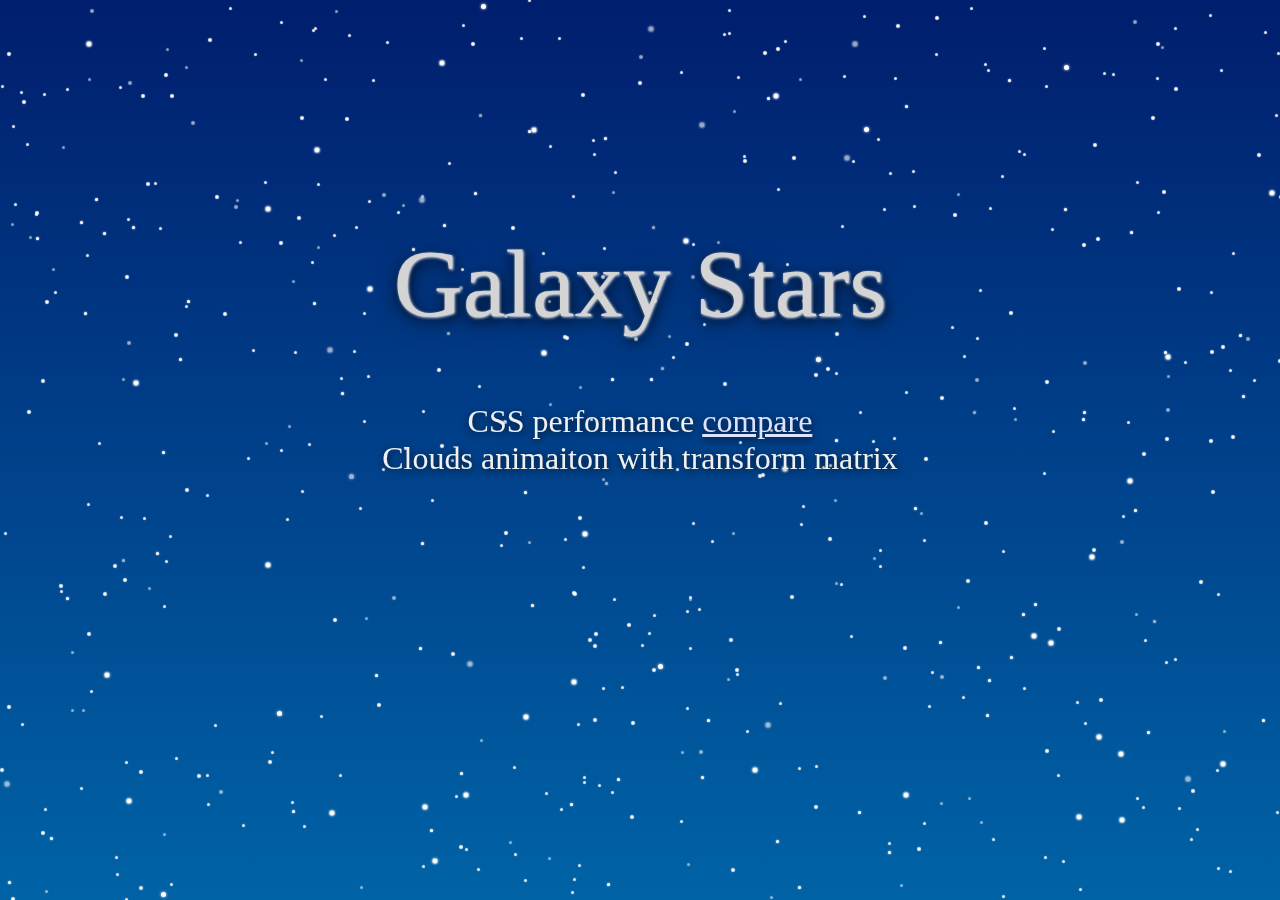
==== galaxy_stars_a1.html @ 16dae549 "start working" ====
<!DOCTYPE html>
<html>
<head>
	<meta charset="utf-8">
	<title>Galaxy Stars A1</title>
	<script src="https://ajax.googleapis.com/ajax/libs/jquery/3.2.1/jquery.min.js"></script>
	<script src="js/GalaxyStars.js"></script>
	<link rel="stylesheet" type="text/css" href="css/galaxy_stars_a1.css">
</head>
<body>
	<div class="galaxy-stars">
		<div class="galaxy"></div>
		<div class="clouds"></div>
	</div>

	<div class="main">
		<h1>Galaxy Stars</h1>
		<p>CSS performance <a href="./galaxy_stars_a0.html">compare</a><br>
			Clouds animaiton with transform matrix</p>
	</div>
</body>
</html>
---- css/galaxy_stars_a1.css ----
/* ************ */
/* 星空背景效果 */
/* *********** */

@-webkit-keyframes twinkle_one {
    0% {opacity: 1;}
	30% {opacity: .1;}
	70% {opacity: .5;}
	100% {opacity: 1;}
}

@-moz-keyframes twinkle_one {
    0% {opacity: 1;}
	30% {opacity: .1;}
	70% {opacity: .5;}
	100% {opacity: 1;}
}

@-o-keyframes twinkle_one {
    0% {opacity: 1;}
	30% {opacity: .1;}
	70% {opacity: .5;}
	100% {opacity: 1;}
}

@keyframes twinkle_one {
    0% {opacity: 1;}
	30% {opacity: .1;}
	70% {opacity: .5;}
	100% {opacity: 1;}
}

@-webkit-keyframes twinkle_two {
    0% {opacity: 1;}
	25% {opacity: .4;}
	80% {opacity: 0;}
	100% {opacity: 1;}
}

@-moz-keyframes twinkle_two {
    0% {opacity: 1;}
	25% {opacity: .4;}
	80% {opacity: 0;}
	100% {opacity: 1;}
}

@-o-keyframes twinkle_two {
    0% {opacity: 1;}
	25% {opacity: .4;}
	80% {opacity: 0;}
	100% {opacity: 1;}
}

@keyframes twinkle_two {
    0% {opacity: 1;}
	25% {opacity: .4;}
	80% {opacity: 0;}
	100% {opacity: 1;}
}

@-webkit-keyframes twinkle_three {
    0% {opacity: 1;}
	30% {opacity: 0;}
	40% {opacity: 0;}
	100% {opacity: 1;}
}

@-moz-keyframes twinkle_three {
    0% {opacity: 1;}
	30% {opacity: 0;}
	40% {opacity: 0;}
	100% {opacity: 1;}
}

@-o-keyframes twinkle_three {
    0% {opacity: 1;}
	30% {opacity: 0;}
	40% {opacity: 0;}
	100% {opacity: 1;}
}

@keyframes twinkle_three {
	0% {opacity: 1;}
	30% {opacity: 0;}
	40% {opacity: 0;}
	100% {opacity: 1;}
}

@keyframes move-clouds-back {
    from { transform: matrix(4, 0, 0, 4, -990, 384) }
    to { transform: matrix(4, 0, 0, 4, 1650, 384) }
}
@-webkit-keyframes move-clouds-back {
    from { -webkit-transform: matrix(4, 0, 0, 4, -990, 384) }
    to { -webkit-transform: matrix(4, 0, 0, 4, 1650, 384) }
}
@-moz-keyframes move-clouds-back {
    from { -moz-transform: matrix(4, 0, 0, 4, -990, 384) }
    to { -moz-transform: matrix(4, 0, 0, 4, 1650, 384) }
}

.galaxy-stars {
    position: fixed;
    top: 0;
    left: 0;
    right: 0;
    bottom: 0;
    width: 100%;
    height: 100%;
    min-width: inherit;
    overflow: hidden;
    z-index: -3;
}

.galaxy {
    position:absolute;
    width: 100%;
    height: 100%;
    background: #001e6e; /* For browsers that do not support gradients */
    background: -webkit-linear-gradient(#001e6e, #0063a6); /* For Safari 5.1 to 6.0 */
    background: -o-linear-gradient(#001e6e, #0063a6); /* For Opera 11.1 to 12.0 */
    background: -moz-linear-gradient(#001e6e, #0063a6); /* For Firefox 3.6 to 15 */
    background: linear-gradient(#001e6e, #0063a6); /* Standard syntax */
}

.clouds {
    width: 1320px;
    height: 256px;
    background: url(../img/clouds.png) repeat;
    background-size: 660px 256px;

    -moz-animation: move-clouds-back 66s linear infinite;
    -o-animation: move-clouds-back 66s linear infinite;
    -webkit-animation: move-clouds-back 66s linear infinite;
    animation: move-clouds-back 66s linear infinite;
}

.galaxy .star {
	position: absolute;
	background-color: white;
}

.galaxy .star-m0 {
    width: 1px;
	height: 1px;
	border-radius: 1px;
	box-shadow: 0 0 1px 1px white;
}
.galaxy .star-m1 {
	width: 2px;
	height: 2px;
	border-radius: 2px;
	box-shadow: 0 0 1px 1px white;
}
.galaxy .star-m2 {
	width: 3px;
	height: 3px;
	border-radius: 3px;
    box-shadow: 0 0 2px 0px white;
}
.galaxy .star-m3 {
	width: 4px;
	height: 4px;
	border-radius: 5px;
	box-shadow: 0 0 2px 1px white;
}
.galaxy .star-m4 {
	width: 5px;
	height: 5px;
	border-radius: 5px;
	box-shadow: 0 0 3px 0px white;
}

.galaxy .twinkle0 {
    opacity: 0.6;
}
.galaxy .twinkle1 {
    -webkit-animation: twinkle_one 3.3s infinite;
	-moz-animation: twinkle_one 3.3s infinite;
	-o-animation: twinkle_one 3.3s infinite;
	animation: twinkle_one 3.3s infinite;
}
.galaxy .twinkle2 {
    -webkit-animation: twinkle_two 17s infinite;
	-moz-animation: twinkle_two 17s infinite;
	-o-animation: twinkle_two 17s infinite;
	animation: twinkle_two 17s infinite;
}
.galaxy .twinkle3 {
    -webkit-animation: twinkle_three 11s infinite;
	-moz-animation: twinkle_three 11s infinite;
	-o-animation: twinkle_three 11s infinite;
	animation: twinkle_three 11s infinite;
}
.galaxy .twinkle4 {
    -webkit-animation: twinkle_two 7s infinite;
	-moz-animation: twinkle_two 7s infinite;
	-o-animation: twinkle_two 7s infinite;
	animation: twinkle_two 7s infinite;
}

/*******/

body {
    font-family: 'Helvetica Neue';
}

.main {
    margin: 18% auto;
    text-align: center;
}
.main h1 {
    font-size: 6rem;
    font-weight: 100;
    color: #d4d4d4;
    text-shadow: 1px 1px 3px white, 2px 4px 12px rgba(0, 0, 0, .7), 0px 6px 24px rgba(0, 0, 0, .5);
}
.main p {
    font-size: 2rem;
    font-weight: 200;
    color: #f0f0f0;
    text-shadow: 1px 2px 8px rgba(0, 0, 0, .75);
}
.main a {
    color: #dce2ff;
}
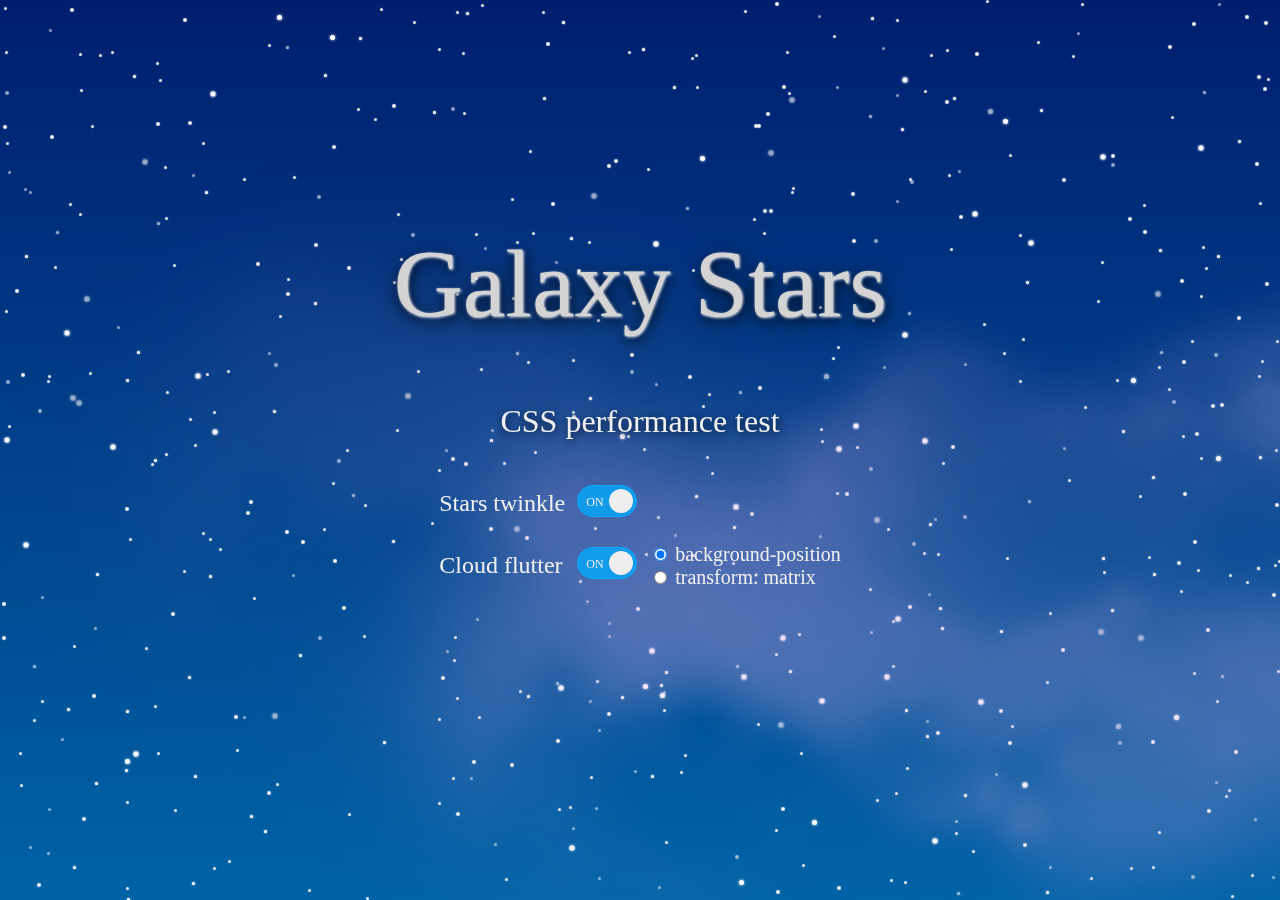
==== commit b34976ab: "finish the first type test" ====
--- a/galaxy_stars_a1.html
+++ b/galaxy_stars_a1.html
@@ -15,8 +15,37 @@
 
 	<div class="main">
 		<h1>Galaxy Stars</h1>
-		<p>CSS performance <a href="./galaxy_stars_a0.html">compare</a><br>
-			Clouds animaiton with transform matrix</p>
+		<p>CSS performance test</p>
+
+        <table>
+            <tr>
+                <td>
+                    <span>Stars twinkle</span>
+                </td>
+                <td>
+                    <label class="switch">
+                        <input type="checkbox" checked>
+                        <div id="twinkleSwitch" class="slider"></div>
+                    </label>
+                </td>
+            </tr>
+            <tr>
+                <td>
+                    <span>Cloud flutter</span>
+                </td>
+                <td>
+                    <label class="switch">
+                        <input type="checkbox" checked>
+                        <div id="flutterSwitch" class="slider"></div>
+                    </label>
+                </td>
+				<td>
+					<input type="radio" name="animation" value="bg-pos" checked> background-position<br>
+  					<input type="radio" name="animation" value="trans-matrix"> transform: matrix
+                </td>
+            </tr>
+        </table>
+
 	</div>
 </body>
 </html>
--- a/css/galaxy_stars_a1.css
+++ b/css/galaxy_stars_a1.css
@@ -86,17 +86,30 @@
 	100% {opacity: 1;}
 }
 
-@keyframes move-clouds-back {
-    from { transform: matrix(4, 0, 0, 4, -990, 384) }
-    to { transform: matrix(4, 0, 0, 4, 1650, 384) }
-}
-@-webkit-keyframes move-clouds-back {
-    from { -webkit-transform: matrix(4, 0, 0, 4, -990, 384) }
-    to { -webkit-transform: matrix(4, 0, 0, 4, 1650, 384) }
-}
-@-moz-keyframes move-clouds-back {
-    from { -moz-transform: matrix(4, 0, 0, 4, -990, 384) }
-    to { -moz-transform: matrix(4, 0, 0, 4, 1650, 384) }
+@keyframes clouds-fluttering-matrix {
+    from { transform: matrix(4, 0, 0, 4, -660, 384) }
+    to { transform: matrix(4, 0, 0, 4, 1980, 384) }
+}
+@-webkit-keyframes clouds-fluttering-matrix {
+    from { -webkit-transform: matrix(4, 0, 0, 4, -660, 384) }
+    to { -webkit-transform: matrix(4, 0, 0, 4, 1980, 384) }
+}
+@-moz-keyframes clouds-fluttering-matrix {
+    from { -moz-transform: matrix(4, 0, 0, 4, -660, 384) }
+    to { -moz-transform: matrix(4, 0, 0, 4, 1980, 384) }
+}
+
+@keyframes clouds-fluttering-bg-pos {
+    from { background-position: 0 0; }
+    to { background-position: 2640px 0; }
+}
+@-webkit-keyframes clouds-fluttering-bg-pos {
+    from { background-position: 0 0; }
+    to { background-position: 2640px 0; }
+}
+@-moz-keyframes clouds-fluttering-bg-pos {
+    from { background-position: 0 0; }
+    to { background-position: 2640px 0; }
 }
 
 .galaxy-stars {
@@ -113,26 +126,35 @@
 }
 
 .galaxy {
-    position:absolute;
+    position: absolute;
     width: 100%;
     height: 100%;
     background: #001e6e; /* For browsers that do not support gradients */
-    background: -webkit-linear-gradient(#001e6e, #0063a6); /* For Safari 5.1 to 6.0 */
-    background: -o-linear-gradient(#001e6e, #0063a6); /* For Opera 11.1 to 12.0 */
-    background: -moz-linear-gradient(#001e6e, #0063a6); /* For Firefox 3.6 to 15 */
-    background: linear-gradient(#001e6e, #0063a6); /* Standard syntax */
+    background: -webkit-linear-gradient(#001e6e, #0063a6);
+    background: -o-linear-gradient(#001e6e, #0063a6);
+    background: -moz-linear-gradient(#001e6e, #0063a6);
+    background: linear-gradient(#001e6e, #0063a6);
 }
 
 .clouds {
+    position: absolute;
+    width: 100%;
+    height: 1024px;
+    background: url(../img/clouds.png) repeat;
+    background-size: 2640px 1024px;
+    -moz-animation: clouds-fluttering-bg-pos 66s linear infinite;
+    -o-animation: clouds-fluttering-bg-pos 66s linear infinite;
+    -webkit-animation: clouds-fluttering-bg-pos 66s linear infinite;
+    animation: clouds-fluttering-bg-pos 66s linear infinite;
+}
+.clouds.trans-matrix {
     width: 1320px;
     height: 256px;
-    background: url(../img/clouds.png) repeat;
     background-size: 660px 256px;
-
-    -moz-animation: move-clouds-back 66s linear infinite;
-    -o-animation: move-clouds-back 66s linear infinite;
-    -webkit-animation: move-clouds-back 66s linear infinite;
-    animation: move-clouds-back 66s linear infinite;
+    -moz-animation-name: clouds-fluttering-matrix;
+    -o-animation-name: clouds-fluttering-matrix;
+    -webkit-animation-name: clouds-fluttering-matrix;
+    animation-name: clouds-fluttering-matrix;
 }
 
 .galaxy .star {
@@ -198,7 +220,106 @@
 	-o-animation: twinkle_two 7s infinite;
 	animation: twinkle_two 7s infinite;
 }
-
+.galaxy.freeze .twinkle0,
+.galaxy.freeze .twinkle1,
+.galaxy.freeze .twinkle2,
+.galaxy.freeze .twinkle3,
+.galaxy.freeze .twinkle4 {
+    -webkit-animation: none !important;
+	-moz-animation: none !important;
+	-o-animation: none !important;
+	animation: none !important;
+}
+.clouds.freeze {
+    -webkit-animation: none !important;
+	-moz-animation: none !important;
+	-o-animation: none !important;
+	animation: none !important;
+}
+.clouds.trans-matrix.freeze {
+    width: 2640px;
+    height: 1024px;
+    background-size: 2640px 1024px;
+}
+
+/*
+/*
+/* The switch - the box around the slider */
+.switch {
+    position: relative;
+    display: inline-block;
+    width: 60px;
+    height: 32px;
+    margin: 0 8px
+}
+
+/* Hide default HTML checkbox */
+.switch input {display:none;}
+
+/* The slider */
+.slider {
+    position: absolute;
+    cursor: pointer;
+    top: 0;
+    left: 0;
+    right: 0;
+    bottom: 0;
+    border-radius: 32px;
+    border: 1px solid rgba(212, 212, 212, .75);
+    background-color: rgba(255, 255, 255, .5);
+    -webkit-transition: .4s;
+    transition: .4s;
+}
+
+.slider:before {
+    position: absolute;
+    content: "";
+    height: 24px;
+    width: 24px;
+    left: 3px;
+    bottom: 3px;
+    border-radius: 50%;
+    background-color: #eee;
+    -webkit-transition: .4s;
+    transition: .4s;
+}
+.slider:after {
+    content: "OFF";
+    color: #d4d4d4;
+    line-height: 32px;
+    margin-left: 30px;
+    font-size: 12px;
+    font-weight: normal;
+}
+
+input:checked + .slider {
+    background-color: rgba(0, 172, 255, .75);
+    border-color: #00acff;
+}
+
+input:checked + .slider:before {
+    color: #fff;
+    -webkit-transform: translateX(28px);
+    -ms-transform: translateX(28px);
+    transform: translateX(28px);
+}
+input:checked + .slider:after {
+    content: "ON";
+    color: #f0f0f0;
+    margin-left: 8px;
+}
+
+/* Rounded sliders */
+.slider.round {
+    border-radius: 32px;
+}
+
+.slider.round:before {
+    border-radius: 50%;
+}
+
+/*
+/*
 /*******/
 
 body {
@@ -221,6 +342,20 @@
     color: #f0f0f0;
     text-shadow: 1px 2px 8px rgba(0, 0, 0, .75);
 }
-.main a {
-    color: #dce2ff;
-}
+.main table {
+    font-size: 1.25rem;
+    font-weight: 200;
+    color: #f0f0f0;
+    margin: auto;
+}
+.main table tr {
+    height: 3.75rem;
+    vertical-align: middle;
+    text-align: left;
+}
+.main table span {
+    font-size: 1.5rem;
+}
+.main table input {
+    cursor: pointer;
+}
